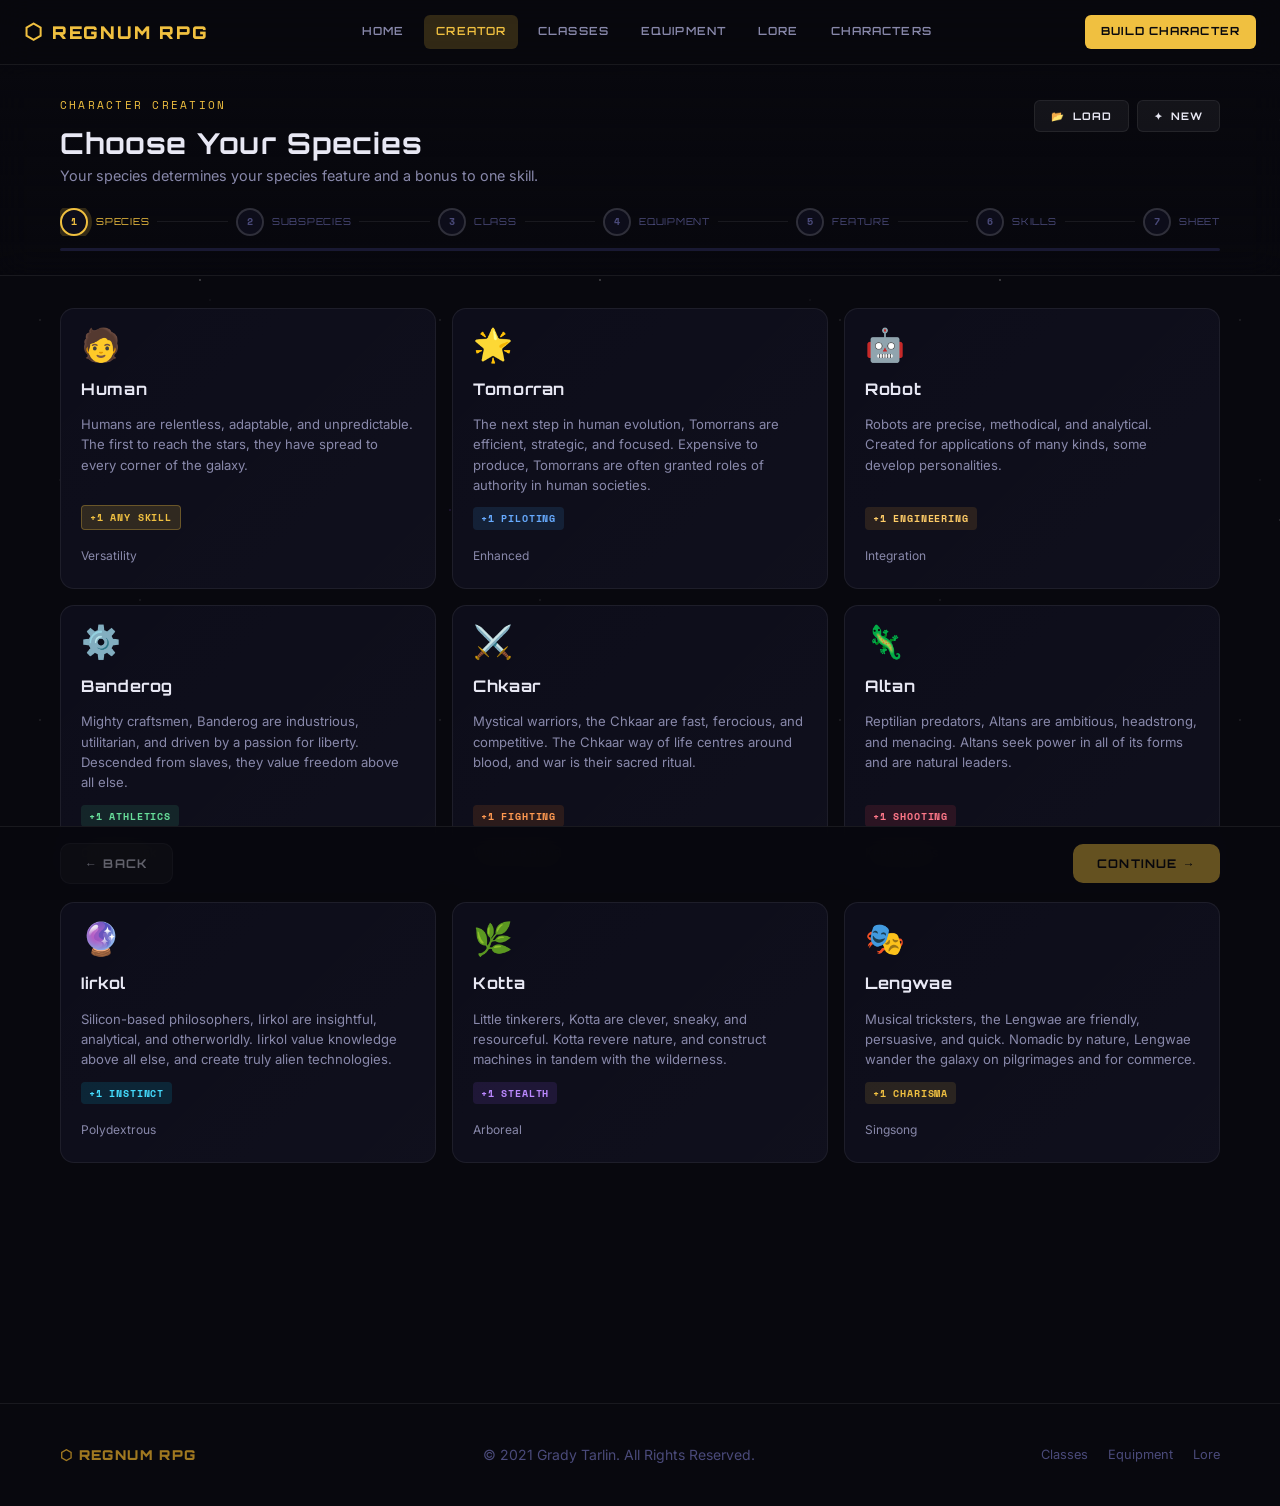
==== character-creator.html @ 596f1d5c "Initial commit: Regnum RPG website" ====
<!DOCTYPE html>
<html lang="en">
<head>
  <meta charset="UTF-8">
  <meta name="viewport" content="width=device-width, initial-scale=1.0">
  <meta name="description" content="Build your Regnum RPG character step by step. Choose your species, class, features, and skills.">
  <title>Character Creator — Regnum RPG</title>
  <link rel="stylesheet" href="css/style.css">
  <link rel="stylesheet" href="css/creator.css">
</head>
<body>

<!-- Starfield background -->
<div class="starfield" aria-hidden="true"></div>

<!-- Navigation -->
<nav class="nav" id="nav" role="navigation" aria-label="Main navigation">
  <div class="nav-inner">
    <a href="index.html" class="nav-logo" aria-label="Regnum RPG Home">
      <span class="nav-logo-icon">⬡</span> REGNUM RPG
    </a>
    <div class="nav-links">
      <a href="index.html" class="nav-link">Home</a>
      <a href="character-creator.html" class="nav-link active">Creator</a>
      <a href="classes.html" class="nav-link">Classes</a>
      <a href="equipment.html" class="nav-link">Equipment</a>
      <a href="lore.html" class="nav-link">Lore</a>
      <a href="characters.html" class="nav-link">Characters</a>
    </div>
    <a href="character-creator.html" class="nav-cta">Build Character</a>
    <button class="nav-hamburger" id="nav-hamburger" aria-label="Toggle menu" aria-expanded="false">
      <span></span><span></span><span></span>
    </button>
  </div>
  <div class="nav-mobile" id="nav-mobile" role="menu">
    <a href="index.html" class="nav-link" role="menuitem">Home</a>
    <a href="character-creator.html" class="nav-link active" role="menuitem">Creator</a>
    <a href="classes.html" class="nav-link" role="menuitem">Classes</a>
    <a href="equipment.html" class="nav-link" role="menuitem">Equipment</a>
    <a href="lore.html" class="nav-link" role="menuitem">Lore</a>
    <a href="characters.html" class="nav-link" role="menuitem">Characters</a>
  </div>
</nav>

<div class="page-wrapper">

  <!-- ============================================================
       CREATOR HEADER
       ============================================================ -->
  <header class="creator-header" id="creator-header">
    <div class="container">
      <div class="creator-header-top">
        <div>
          <span class="section-label">Character Creation</span>
          <h1 class="creator-title" id="step-title">Choose Your Species</h1>
          <p class="creator-subtitle text-muted" id="step-subtitle">Your species determines how you look, your species feature, and a bonus to one skill.</p>
        </div>
        <div class="creator-actions">
          <button class="btn btn-ghost btn-sm" id="btn-load" title="Load saved character">
            <span>📂</span> Load
          </button>
          <button class="btn btn-ghost btn-sm" id="btn-new" title="Start a new character">
            <span>✦</span> New
          </button>
        </div>
      </div>

      <!-- Step Indicator -->
      <div class="creator-steps" id="creator-steps" role="tablist" aria-label="Character creation steps">
        <div class="steps">
          <div class="step active" id="step-indicator-0" role="tab" aria-selected="true" data-step="0">
            <div class="step-dot">1</div>
            <span class="step-label">Species</span>
          </div>
          <div class="step-line" id="step-line-0"></div>
          <div class="step" id="step-indicator-1" role="tab" aria-selected="false" data-step="1">
            <div class="step-dot">2</div>
            <span class="step-label">Subspecies</span>
          </div>
          <div class="step-line" id="step-line-1"></div>
          <div class="step" id="step-indicator-2" role="tab" aria-selected="false" data-step="2">
            <div class="step-dot">3</div>
            <span class="step-label">Class</span>
          </div>
          <div class="step-line" id="step-line-2"></div>
          <div class="step" id="step-indicator-3" role="tab" aria-selected="false" data-step="3">
            <div class="step-dot">4</div>
            <span class="step-label">Equipment</span>
          </div>
          <div class="step-line" id="step-line-3"></div>
          <div class="step" id="step-indicator-4" role="tab" aria-selected="false" data-step="4">
            <div class="step-dot">5</div>
            <span class="step-label">Feature</span>
          </div>
          <div class="step-line" id="step-line-4"></div>
          <div class="step" id="step-indicator-5" role="tab" aria-selected="false" data-step="5">
            <div class="step-dot">6</div>
            <span class="step-label">Skills</span>
          </div>
          <div class="step-line" id="step-line-5"></div>
          <div class="step" id="step-indicator-6" role="tab" aria-selected="false" data-step="6">
            <div class="step-dot">7</div>
            <span class="step-label">Sheet</span>
          </div>
        </div>
        <!-- Progress bar -->
        <div class="progress-bar" role="progressbar" aria-valuemin="0" aria-valuemax="100" aria-valuenow="0">
          <div class="progress-fill" id="progress-fill"></div>
        </div>
      </div>
    </div>
  </header>

  <!-- ============================================================
       CREATOR BODY
       ============================================================ -->
  <main class="creator-body" id="creator-body">
    <div class="container">

      <!-- ── STEP 0: SPECIES ───────────────────────────────────── -->
      <section class="creator-step" id="step-0" role="tabpanel" aria-labelledby="step-indicator-0">
        <div class="grid grid-auto species-grid" id="species-grid" role="list">
          <!-- Populated by JS -->
        </div>
      </section>

      <!-- ── STEP 1: SUBSPECIES ─────────────────────────────────── -->
      <section class="creator-step hidden" id="step-1" role="tabpanel" aria-labelledby="step-indicator-1">
        <div class="subspecies-species-info card card-glass" id="subspecies-species-info">
          <!-- Shows chosen species summary -->
        </div>
        <div class="grid grid-auto" id="subspecies-grid" role="list">
          <!-- Populated by JS -->
        </div>
      </section>

      <!-- ── STEP 2: CLASS ──────────────────────────────────────── -->
      <section class="creator-step hidden" id="step-2" role="tabpanel" aria-labelledby="step-indicator-2">
        <div class="grid grid-auto" id="class-grid" role="list">
          <!-- Populated by JS -->
        </div>
      </section>

      <!-- ── STEP 3: STARTING EQUIPMENT ───────────────────────── -->
      <section class="creator-step hidden" id="step-3" role="tabpanel" aria-labelledby="step-indicator-3">
        <div class="equipment-options" id="equipment-options" role="list">
          <!-- Populated by JS -->
        </div>
      </section>

      <!-- ── STEP 4: TIER 1 FEATURE ─────────────────────────── -->
      <section class="creator-step hidden" id="step-4" role="tabpanel" aria-labelledby="step-indicator-4">
        <div class="grid grid-auto" id="feature-grid" role="list">
          <!-- Populated by JS -->
        </div>
      </section>

      <!-- ── STEP 5: SKILLS ─────────────────────────────────── -->
      <section class="creator-step hidden" id="step-5" role="tabpanel" aria-labelledby="step-indicator-5">
        <div class="skills-layout">
          <!-- Human skill bonus picker (shown only for Humans) -->
          <div class="human-bonus-panel card" id="human-bonus-panel" style="display:none;">
            <h3 class="text-gold" style="margin-bottom:12px; font-size:0.9rem;">Human Versatility — Choose Your Species Skill Bonus</h3>
            <p class="text-muted text-sm" style="margin-bottom:16px;">Select one skill to receive your +1 species bonus.</p>
            <div class="human-bonus-grid" id="human-bonus-grid">
              <!-- skill buttons populated by JS -->
            </div>
          </div>

          <div class="skills-panel card">
            <div class="skills-header">
              <div>
                <h3 style="margin-bottom: 4px;">Assign Skill Points</h3>
                <p class="text-muted text-sm">Distribute your 3 extra skill points. No skill may exceed +3 at level 1.</p>
              </div>
              <div class="points-remaining-box" id="points-remaining-box">
                <span class="points-remaining-label">Points Left</span>
                <span class="points-remaining-value" id="points-remaining">3</span>
              </div>
            </div>
            <div class="skills-list" id="skills-list">
              <!-- Populated by JS -->
            </div>
          </div>

          <div class="skills-legend card card-glass">
            <h4 style="margin-bottom:12px; font-size:0.8rem;" class="text-uppercase text-muted">Skill Bonus Legend</h4>
            <div class="legend-row">
              <span class="legend-dot" style="background:var(--success)"></span>
              <span class="text-sm">Species bonus</span>
            </div>
            <div class="legend-row">
              <span class="legend-dot" style="background:var(--purple)"></span>
              <span class="text-sm">Class bonus</span>
            </div>
            <div class="legend-row">
              <span class="legend-dot" style="background:var(--gold)"></span>
              <span class="text-sm">Assigned point</span>
            </div>
            <div class="skills-rule text-sm text-muted" style="margin-top:16px; padding-top:16px; border-top:1px solid var(--border);">
              <strong class="text-gold">Cap:</strong> +3 max per skill at level 1.<br>
              Increases to +5 at level 10.
            </div>
          </div>
        </div>
      </section>

      <!-- ── STEP 6: CHARACTER SHEET ───────────────────────── -->
      <section class="creator-step hidden" id="step-6" role="tabpanel" aria-labelledby="step-indicator-6">
        <!-- Name Entry (shown at beginning of this step) -->
        <div class="name-entry-panel" id="name-entry-panel">
          <div class="card" style="max-width:500px; margin:0 auto 32px;">
            <label class="form-label" for="char-name-input">Character Name</label>
            <input type="text" class="form-input" id="char-name-input"
              placeholder="Enter your character's name..."
              aria-label="Character name">
            <p class="text-muted text-sm" style="margin-top:8px;">Optional — you can always edit this later.</p>
          </div>
        </div>

        <!-- Character Sheet -->
        <div class="character-sheet" id="character-sheet">

          <!-- Sheet Header -->
          <div class="sheet-header card">
            <div class="sheet-identity">
              <div class="sheet-name-block">
                <h2 class="sheet-char-name" id="sheet-name">Character Name</h2>
                <div class="sheet-identity-tags" id="sheet-identity-tags">
                  <!-- species / subspecies / class badges -->
                </div>
              </div>
              <div class="sheet-vitals">
                <!-- HP -->
                <div class="vital-block">
                  <span class="vital-label">HP</span>
                  <div class="hp-tracker" id="hp-tracker" aria-label="Hit points tracker">
                    <button class="hp-pip filled" data-pip="1" aria-label="HP 1" aria-pressed="true">❤</button>
                    <button class="hp-pip filled" data-pip="2" aria-label="HP 2" aria-pressed="true">❤</button>
                    <button class="hp-pip filled" data-pip="3" aria-label="HP 3" aria-pressed="true">❤</button>
                  </div>
                </div>
                <!-- Credits -->
                <div class="vital-block">
                  <span class="vital-label">Credits</span>
                  <span class="vital-value">50 ¢</span>
                </div>
                <!-- Level -->
                <div class="vital-block">
                  <span class="vital-label">Level</span>
                  <span class="vital-value">1</span>
                </div>
              </div>
            </div>
          </div>

          <!-- Sheet body: two-column on desktop, stacked on mobile -->
          <div class="sheet-body">

            <!-- LEFT COLUMN -->
            <div class="sheet-col">

              <!-- SKILLS -->
              <div class="sheet-section card">
                <h3 class="sheet-section-title">Skills</h3>
                <div class="skills-list sheet-skills-list" id="sheet-skills-list">
                  <!-- populated by JS -->
                </div>
                <div class="text-xs text-muted" style="margin-top:16px; padding-top:12px; border-top:1px solid var(--border);">
                  Roll 2d6 + skill bonus. Higher = better.
                </div>
              </div>

              <!-- STARTING EQUIPMENT -->
              <div class="sheet-section card">
                <h3 class="sheet-section-title">Equipment</h3>
                <ul class="sheet-equip-list" id="sheet-equip-list">
                  <!-- populated by JS -->
                </ul>
                <div class="sheet-equip-always">
                  <span class="badge badge-skill">Always</span>
                  <span class="text-sm text-muted">50 Credits + Communicator</span>
                </div>
              </div>

            </div>

            <!-- RIGHT COLUMN -->
            <div class="sheet-col">

              <!-- CLASS ABILITY -->
              <div class="sheet-section card" id="sheet-class-ability-section">
                <h3 class="sheet-section-title">Class Ability</h3>
                <div class="feature-card" id="sheet-class-ability">
                  <!-- populated by JS -->
                </div>
              </div>

              <!-- SPECIES & SUBSPECIES FEATURES -->
              <div class="sheet-section card" id="sheet-species-section">
                <h3 class="sheet-section-title">Species Features</h3>
                <div class="feature-stack" id="sheet-species-features">
                  <!-- populated by JS -->
                </div>
              </div>

              <!-- TIER 1 FEATURE -->
              <div class="sheet-section card" id="sheet-tier1-section">
                <h3 class="sheet-section-title">Tier 1 Feature</h3>
                <div class="feature-card" id="sheet-tier1-feature">
                  <!-- populated by JS -->
                </div>
              </div>

              <!-- NOTES -->
              <div class="sheet-section card">
                <h3 class="sheet-section-title">Notes</h3>
                <textarea class="sheet-notes" id="sheet-notes" placeholder="Add session notes, backstory, or anything else..."
                  aria-label="Character notes" rows="5"></textarea>
              </div>

            </div>
          </div><!-- /sheet-body -->

          <!-- Sheet Footer Actions -->
          <div class="sheet-footer">
            <button class="btn btn-secondary" id="btn-edit-char">
              ✏ Edit Character
            </button>
            <button class="btn btn-primary" id="btn-save-char">
              💾 Save Character
            </button>
            <button class="btn btn-ghost" id="btn-new-char">
              ✦ New Character
            </button>
          </div>

        </div><!-- /character-sheet -->
      </section>

    </div><!-- /container -->
  </main>

  <!-- ============================================================
       CREATOR NAVIGATION
       ============================================================ -->
  <div class="creator-nav" id="creator-nav">
    <div class="container">
      <div class="creator-nav-inner">
        <button class="btn btn-ghost" id="btn-prev" disabled aria-label="Go to previous step">
          ← Back
        </button>
        <div class="creator-nav-summary" id="creator-nav-summary">
          <!-- Populated by JS: shows current selections -->
        </div>
        <button class="btn btn-primary" id="btn-next" aria-label="Go to next step">
          Continue →
        </button>
      </div>
    </div>
  </div>

  <!-- ============================================================
       SAVED CHARACTERS MODAL
       ============================================================ -->
  <div class="modal-overlay hidden" id="load-modal" role="dialog" aria-modal="true" aria-labelledby="load-modal-title">
    <div class="modal">
      <button class="modal-close" id="load-modal-close" aria-label="Close modal">✕</button>
      <h2 id="load-modal-title" style="margin-bottom:8px;">Saved Characters</h2>
      <p class="text-muted text-sm" style="margin-bottom:24px;">Select a character to load, or delete saved characters.</p>
      <div id="saved-characters-list">
        <!-- Populated by JS -->
      </div>
      <div id="no-saved-characters" class="text-muted text-center" style="padding:40px 0; display:none;">
        No saved characters yet.<br>
        <span class="text-sm">Create a character and save it to see it here.</span>
      </div>
    </div>
  </div>

  <!-- Footer -->
  <footer class="footer">
    <div class="footer-inner container">
      <span class="footer-logo">⬡ REGNUM RPG</span>
      <span class="text-dim text-sm">© 2021 Grady Tarlin. All Rights Reserved.</span>
      <div class="footer-links">
        <a href="classes.html" class="footer-link">Classes</a>
        <a href="equipment.html" class="footer-link">Equipment</a>
        <a href="lore.html" class="footer-link">Lore</a>
      </div>
    </div>
  </footer>

</div><!-- /page-wrapper -->

<script src="js/main.js"></script>
<script src="js/creator.js"></script>
</body>
</html>
---- css/style.css ----
@import url('https://fonts.googleapis.com/css2?family=Orbitron:wght@400;500;600;700;900&family=Inter:wght@300;400;500;600;700&family=Space+Mono:ital,wght@0,400;0,700;1,400&display=swap');

/* ============================================================
   DESIGN TOKENS
   ============================================================ */
:root {
  /* Core Colors */
  --bg:           #08080e;
  --surface:      #0d0d1a;
  --surface-2:    #121224;
  --surface-3:    #191933;
  --border:       rgba(255,255,255,0.07);
  --border-hover: rgba(255,255,255,0.14);
  --border-active:rgba(240,192,64,0.5);

  /* Primary — King K Gold */
  --gold:         #f0c040;
  --gold-light:   #ffd966;
  --gold-dim:     #a07820;
  --gold-glow:    rgba(240,192,64,0.18);
  --gold-glow-md: rgba(240,192,64,0.35);
  --gold-glow-lg: rgba(240,192,64,0.6);

  /* Accent — Neon Purple */
  --purple:       #9b59ff;
  --purple-light: #bb88ff;
  --purple-dim:   #5522aa;
  --purple-glow:  rgba(155,89,255,0.18);
  --purple-glow-md:rgba(155,89,255,0.35);

  /* Faction Colors */
  --apex-blue:    #00d4ff;
  --magnus-green: #4caf50;
  --void-purple:  #9c27b0;
  --outer-rust:   #bf5722;
  --band-grey:    #78909c;
  --chkaar-green: #2e7d32;
  --circuit-gold: #f0c040;

  /* Status */
  --success:  #44cc88;
  --warning:  #ffaa33;
  --danger:   #ff4455;
  --info:     #44aaff;

  /* Text */
  --text:         #e8e8f4;
  --text-muted:   #8888aa;
  --text-dim:     #4a4a7a;
  --text-invert:  #08080e;

  /* Typography */
  --font-display: 'Orbitron', sans-serif;
  --font-body:    'Inter', sans-serif;
  --font-mono:    'Space Mono', monospace;

  /* Sizing */
  --radius-sm:  6px;
  --radius:     10px;
  --radius-md:  14px;
  --radius-lg:  20px;
  --radius-xl:  28px;

  /* Spacing scale */
  --space-1:  4px;
  --space-2:  8px;
  --space-3:  12px;
  --space-4:  16px;
  --space-5:  20px;
  --space-6:  24px;
  --space-8:  32px;
  --space-10: 40px;
  --space-12: 48px;
  --space-16: 64px;
  --space-20: 80px;

  /* Transitions */
  --ease:      cubic-bezier(0.25, 0.46, 0.45, 0.94);
  --ease-out:  cubic-bezier(0.0, 0.0, 0.2, 1);
  --ease-in:   cubic-bezier(0.4, 0.0, 1, 1);
  --t-fast:    120ms;
  --t-mid:     220ms;
  --t-slow:    380ms;

  /* Shadows */
  --shadow-sm:  0 2px 8px rgba(0,0,0,0.4);
  --shadow:     0 4px 20px rgba(0,0,0,0.5);
  --shadow-lg:  0 8px 40px rgba(0,0,0,0.7);
  --glow-gold:  0 0 20px var(--gold-glow), 0 0 60px rgba(240,192,64,0.08);
  --glow-purple:0 0 20px var(--purple-glow), 0 0 60px rgba(155,89,255,0.08);
}

/* ============================================================
   RESET & BASE
   ============================================================ */
*, *::before, *::after {
  box-sizing: border-box;
  margin: 0;
  padding: 0;
}

html {
  scroll-behavior: smooth;
  -webkit-font-smoothing: antialiased;
  text-rendering: optimizeLegibility;
}

body {
  font-family: var(--font-body);
  background-color: var(--bg);
  color: var(--text);
  min-height: 100vh;
  font-size: 16px;
  line-height: 1.6;
  overflow-x: hidden;
}

img { max-width: 100%; display: block; }
a { color: var(--gold); text-decoration: none; transition: color var(--t-fast); }
a:hover { color: var(--gold-light); }
button { font-family: inherit; cursor: pointer; border: none; background: none; }
input, select, textarea { font-family: inherit; }
ul, ol { list-style: none; }

/* ============================================================
   TYPOGRAPHY
   ============================================================ */
h1, h2, h3, h4, h5, h6 {
  font-family: var(--font-display);
  font-weight: 700;
  letter-spacing: 0.03em;
  line-height: 1.2;
}

.display-1 { font-size: clamp(2.5rem, 7vw, 5rem); font-weight: 900; letter-spacing: 0.06em; }
.display-2 { font-size: clamp(1.8rem, 4vw, 3rem); font-weight: 700; letter-spacing: 0.05em; }

h1 { font-size: clamp(1.6rem, 4vw, 2.4rem); }
h2 { font-size: clamp(1.3rem, 3vw, 1.8rem); }
h3 { font-size: clamp(1.1rem, 2.5vw, 1.4rem); }
h4 { font-size: 1.1rem; }

p { max-width: 72ch; }
p + p { margin-top: 0.75em; }

.text-muted  { color: var(--text-muted); }
.text-gold   { color: var(--gold); }
.text-purple { color: var(--purple); }
.text-mono   { font-family: var(--font-mono); }
.text-sm     { font-size: 0.875rem; }
.text-xs     { font-size: 0.75rem; }
.text-lg     { font-size: 1.125rem; }
.text-xl     { font-size: 1.25rem; }
.text-center { text-align: center; }
.text-uppercase { text-transform: uppercase; letter-spacing: 0.08em; }

/* Gold gradient text */
.text-gradient {
  background: linear-gradient(135deg, var(--gold-light) 0%, var(--gold) 40%, var(--purple-light) 100%);
  -webkit-background-clip: text;
  -webkit-text-fill-color: transparent;
  background-clip: text;
}

/* ============================================================
   LAYOUT
   ============================================================ */
.container {
  width: 100%;
  max-width: 1200px;
  margin: 0 auto;
  padding: 0 var(--space-5);
}

.container-sm { max-width: 800px; margin: 0 auto; padding: 0 var(--space-5); }
.container-lg { max-width: 1400px; margin: 0 auto; padding: 0 var(--space-5); }

.flex { display: flex; }
.flex-col { flex-direction: column; }
.flex-wrap { flex-wrap: wrap; }
.items-center { align-items: center; }
.items-start { align-items: flex-start; }
.justify-center { justify-content: center; }
.justify-between { justify-content: space-between; }
.gap-2 { gap: var(--space-2); }
.gap-4 { gap: var(--space-4); }
.gap-6 { gap: var(--space-6); }
.gap-8 { gap: var(--space-8); }

.grid { display: grid; }
.grid-2 { grid-template-columns: repeat(2, 1fr); }
.grid-3 { grid-template-columns: repeat(3, 1fr); }
.grid-auto { grid-template-columns: repeat(auto-fill, minmax(280px, 1fr)); }
.grid-auto-sm { grid-template-columns: repeat(auto-fill, minmax(220px, 1fr)); }

/* ============================================================
   STARFIELD BACKGROUND
   ============================================================ */
.starfield {
  position: fixed;
  inset: 0;
  pointer-events: none;
  z-index: 0;
  overflow: hidden;
}

.starfield::before,
.starfield::after {
  content: '';
  position: absolute;
  inset: 0;
  background-image:
    radial-gradient(1px 1px at 20% 30%, rgba(255,255,255,0.4) 0%, transparent 100%),
    radial-gradient(1px 1px at 80% 10%, rgba(255,255,255,0.3) 0%, transparent 100%),
    radial-gradient(1.5px 1.5px at 50% 70%, rgba(255,255,255,0.35) 0%, transparent 100%),
    radial-gradient(1px 1px at 10% 80%, rgba(255,255,255,0.25) 0%, transparent 100%),
    radial-gradient(1px 1px at 90% 60%, rgba(255,255,255,0.3) 0%, transparent 100%),
    radial-gradient(1px 1px at 35% 50%, rgba(255,255,255,0.2) 0%, transparent 100%),
    radial-gradient(2px 2px at 60% 20%, rgba(240,192,64,0.4) 0%, transparent 100%),
    radial-gradient(1.5px 1.5px at 75% 85%, rgba(155,89,255,0.4) 0%, transparent 100%);
  background-size: 400px 400px;
  animation: stars-drift 120s linear infinite;
}

.starfield::after {
  background-size: 600px 600px;
  animation-duration: 180s;
  animation-direction: reverse;
  opacity: 0.6;
}

@keyframes stars-drift {
  0%   { transform: translate(0, 0); }
  100% { transform: translate(-200px, -200px); }
}

/* ============================================================
   NAVIGATION
   ============================================================ */
.nav {
  position: fixed;
  top: 0;
  left: 0;
  right: 0;
  z-index: 1000;
  background: rgba(8,8,14,0.85);
  backdrop-filter: blur(16px);
  -webkit-backdrop-filter: blur(16px);
  border-bottom: 1px solid var(--border);
  transition: border-color var(--t-mid);
}

.nav.scrolled {
  border-bottom-color: rgba(240,192,64,0.2);
  box-shadow: 0 4px 30px rgba(0,0,0,0.5);
}

.nav-inner {
  display: flex;
  align-items: center;
  justify-content: space-between;
  height: 64px;
  padding: 0 var(--space-6);
  max-width: 1400px;
  margin: 0 auto;
}

.nav-logo {
  font-family: var(--font-display);
  font-weight: 900;
  font-size: 1.1rem;
  letter-spacing: 0.1em;
  color: var(--gold);
  text-transform: uppercase;
  display: flex;
  align-items: center;
  gap: var(--space-2);
  transition: all var(--t-mid);
}

.nav-logo:hover {
  color: var(--gold-light);
  text-shadow: var(--glow-gold);
}

.nav-logo-icon {
  font-size: 1.3rem;
}

.nav-links {
  display: flex;
  align-items: center;
  gap: var(--space-2);
}

.nav-link {
  font-family: var(--font-display);
  font-size: 0.7rem;
  font-weight: 600;
  letter-spacing: 0.1em;
  text-transform: uppercase;
  color: var(--text-muted);
  padding: var(--space-2) var(--space-3);
  border-radius: var(--radius-sm);
  transition: all var(--t-fast);
  white-space: nowrap;
}

.nav-link:hover, .nav-link.active {
  color: var(--gold);
  background: var(--gold-glow);
}

.nav-cta {
  font-family: var(--font-display);
  font-size: 0.7rem;
  font-weight: 700;
  letter-spacing: 0.1em;
  text-transform: uppercase;
  color: var(--text-invert);
  background: var(--gold);
  padding: var(--space-2) var(--space-4);
  border-radius: var(--radius-sm);
  transition: all var(--t-fast);
  white-space: nowrap;
}

.nav-cta:hover {
  background: var(--gold-light);
  color: var(--text-invert);
  box-shadow: var(--glow-gold);
  transform: translateY(-1px);
}

.nav-hamburger {
  display: none;
  flex-direction: column;
  gap: 5px;
  padding: var(--space-2);
  cursor: pointer;
}

.nav-hamburger span {
  display: block;
  width: 24px;
  height: 2px;
  background: var(--text);
  border-radius: 2px;
  transition: all var(--t-mid);
}

/* Mobile Nav */
.nav-mobile {
  display: none;
  flex-direction: column;
  gap: var(--space-1);
  padding: var(--space-4) var(--space-6);
  border-top: 1px solid var(--border);
  background: rgba(8,8,14,0.95);
}

.nav-mobile.open { display: flex; }

.nav-mobile .nav-link {
  font-size: 0.8rem;
  padding: var(--space-3) var(--space-4);
}

/* ============================================================
   CARDS
   ============================================================ */
.card {
  background: var(--surface);
  border: 1px solid var(--border);
  border-radius: var(--radius-md);
  padding: var(--space-6);
  transition: all var(--t-mid) var(--ease);
  position: relative;
  overflow: hidden;
}

.card::before {
  content: '';
  position: absolute;
  inset: 0;
  background: linear-gradient(135deg, transparent 0%, rgba(255,255,255,0.01) 100%);
  pointer-events: none;
}

.card:hover {
  border-color: var(--border-hover);
  transform: translateY(-2px);
  box-shadow: var(--shadow);
}

.card-interactive {
  cursor: pointer;
  user-select: none;
}

.card-interactive:hover {
  border-color: rgba(240,192,64,0.3);
  box-shadow: 0 4px 24px rgba(0,0,0,0.4), 0 0 0 1px rgba(240,192,64,0.1);
}

.card-interactive.selected {
  border-color: var(--gold);
  box-shadow: 0 0 0 1px var(--gold), var(--glow-gold), var(--shadow-lg);
  background: linear-gradient(135deg, var(--surface-2) 0%, rgba(240,192,64,0.05) 100%);
}

.card-interactive.selected::after {
  content: '✓';
  position: absolute;
  top: var(--space-3);
  right: var(--space-3);
  width: 24px;
  height: 24px;
  background: var(--gold);
  color: var(--bg);
  border-radius: 50%;
  font-size: 0.75rem;
  font-weight: 900;
  display: flex;
  align-items: center;
  justify-content: center;
  font-family: sans-serif;
}

.card-glass {
  background: rgba(13,13,26,0.6);
  backdrop-filter: blur(12px);
  -webkit-backdrop-filter: blur(12px);
  border: 1px solid rgba(255,255,255,0.08);
}

/* ============================================================
   BUTTONS
   ============================================================ */
.btn {
  display: inline-flex;
  align-items: center;
  justify-content: center;
  gap: var(--space-2);
  font-family: var(--font-display);
  font-size: 0.75rem;
  font-weight: 700;
  letter-spacing: 0.1em;
  text-transform: uppercase;
  padding: var(--space-3) var(--space-6);
  border-radius: var(--radius);
  border: none;
  cursor: pointer;
  transition: all var(--t-mid) var(--ease);
  white-space: nowrap;
  text-decoration: none;
}

.btn-primary {
  background: var(--gold);
  color: var(--text-invert);
}
.btn-primary:hover {
  background: var(--gold-light);
  color: var(--text-invert);
  box-shadow: var(--glow-gold);
  transform: translateY(-2px);
}
.btn-primary:active { transform: translateY(0); }

.btn-secondary {
  background: transparent;
  color: var(--gold);
  border: 1px solid var(--gold);
}
.btn-secondary:hover {
  background: var(--gold-glow);
  color: var(--gold-light);
  border-color: var(--gold-light);
  transform: translateY(-2px);
}

.btn-ghost {
  background: rgba(255,255,255,0.05);
  color: var(--text);
  border: 1px solid var(--border);
}
.btn-ghost:hover {
  background: rgba(255,255,255,0.09);
  border-color: var(--border-hover);
  transform: translateY(-1px);
}

.btn-danger {
  background: var(--danger);
  color: white;
}
.btn-danger:hover {
  opacity: 0.85;
  transform: translateY(-2px);
}

.btn-lg {
  font-size: 0.85rem;
  padding: var(--space-4) var(--space-8);
  border-radius: var(--radius-md);
}

.btn-sm {
  font-size: 0.65rem;
  padding: var(--space-2) var(--space-4);
  border-radius: var(--radius-sm);
}

.btn:disabled {
  opacity: 0.4;
  pointer-events: none;
}

/* ============================================================
   BADGES & TAGS
   ============================================================ */
.badge {
  display: inline-flex;
  align-items: center;
  gap: var(--space-1);
  font-family: var(--font-mono);
  font-size: 0.65rem;
  font-weight: 700;
  letter-spacing: 0.08em;
  text-transform: uppercase;
  padding: 3px 8px;
  border-radius: 4px;
}

.badge-gold {
  background: rgba(240,192,64,0.15);
  color: var(--gold);
  border: 1px solid rgba(240,192,64,0.3);
}

.badge-purple {
  background: rgba(155,89,255,0.15);
  color: var(--purple-light);
  border: 1px solid rgba(155,89,255,0.3);
}

.badge-skill {
  background: var(--surface-3);
  color: var(--text);
  border: 1px solid var(--border);
}

/* Skill-specific badge colors */
.badge-shooting   { background: rgba(255,68,85,0.12); color: #ff7788; border-color: rgba(255,68,85,0.25); }
.badge-fighting   { background: rgba(255,120,30,0.12); color: #ff9950; border-color: rgba(255,120,30,0.25); }
.badge-athletics  { background: rgba(68,204,136,0.12); color: #66dd99; border-color: rgba(68,204,136,0.25); }
.badge-piloting   { background: rgba(68,170,255,0.12); color: #66aaff; border-color: rgba(68,170,255,0.25); }
.badge-engineering{ background: rgba(255,170,51,0.12); color: #ffcc66; border-color: rgba(255,170,51,0.25); }
.badge-charisma   { background: rgba(240,192,64,0.12); color: var(--gold); border-color: rgba(240,192,64,0.25); }
.badge-stealth    { background: rgba(155,89,255,0.12); color: var(--purple-light); border-color: rgba(155,89,255,0.25); }
.badge-instinct   { background: rgba(0,212,255,0.12); color: #44ddff; border-color: rgba(0,212,255,0.25); }

/* ============================================================
   SECTION HEADERS
   ============================================================ */
.section-header {
  text-align: center;
  margin-bottom: var(--space-12);
}

.section-label {
  font-family: var(--font-mono);
  font-size: 0.7rem;
  letter-spacing: 0.2em;
  text-transform: uppercase;
  color: var(--gold);
  margin-bottom: var(--space-3);
  display: block;
}

.section-title {
  font-family: var(--font-display);
  font-weight: 900;
  margin-bottom: var(--space-4);
}

.section-desc {
  color: var(--text-muted);
  font-size: 1.05rem;
  max-width: 56ch;
  margin: 0 auto;
}

/* Decorative line */
.divider {
  width: 60px;
  height: 2px;
  background: linear-gradient(90deg, transparent, var(--gold), transparent);
  margin: var(--space-4) auto;
}

/* ============================================================
   SKILL DISPLAY
   ============================================================ */
.skill-row {
  display: flex;
  align-items: center;
  justify-content: space-between;
  padding: var(--space-3) var(--space-4);
  border-radius: var(--radius);
  background: var(--surface-2);
  border: 1px solid var(--border);
  gap: var(--space-4);
  transition: all var(--t-fast);
}

.skill-row:hover { border-color: var(--border-hover); }

.skill-name {
  font-family: var(--font-display);
  font-size: 0.75rem;
  letter-spacing: 0.08em;
  text-transform: uppercase;
  color: var(--text-muted);
  min-width: 110px;
}

.skill-bonus {
  font-family: var(--font-mono);
  font-size: 1.1rem;
  font-weight: 700;
  color: var(--gold);
  min-width: 36px;
  text-align: center;
}

.skill-bonus.zero { color: var(--text-dim); }
.skill-bonus.maxed { color: var(--success); }

.skill-pips {
  display: flex;
  gap: 4px;
}

.skill-pip {
  width: 8px;
  height: 8px;
  border-radius: 50%;
  border: 1px solid var(--border-hover);
  background: transparent;
  transition: all var(--t-fast);
}

.skill-pip.filled { background: var(--gold); border-color: var(--gold); }
.skill-pip.class-bonus { background: var(--purple); border-color: var(--purple); }
.skill-pip.species-bonus { background: var(--success); border-color: var(--success); }

/* ============================================================
   FEATURE CARD
   ============================================================ */
.feature-card {
  background: var(--surface-2);
  border: 1px solid var(--border);
  border-radius: var(--radius);
  padding: var(--space-5);
  position: relative;
}

.feature-name {
  font-family: var(--font-display);
  font-size: 0.85rem;
  font-weight: 700;
  letter-spacing: 0.05em;
  color: var(--gold);
  margin-bottom: var(--space-2);
}

.feature-desc {
  font-size: 0.9rem;
  color: var(--text-muted);
  line-height: 1.65;
}

/* ============================================================
   HP TRACKER
   ============================================================ */
.hp-tracker {
  display: flex;
  align-items: center;
  gap: var(--space-3);
}

.hp-pip {
  width: 32px;
  height: 32px;
  border-radius: 50%;
  border: 2px solid rgba(255,68,85,0.5);
  background: rgba(255,68,85,0.15);
  cursor: pointer;
  transition: all var(--t-fast);
  display: flex;
  align-items: center;
  justify-content: center;
  font-size: 1rem;
}

.hp-pip.filled {
  background: var(--danger);
  border-color: var(--danger);
  box-shadow: 0 0 10px rgba(255,68,85,0.4);
}

.hp-pip:hover { transform: scale(1.1); }

/* ============================================================
   PROGRESS BAR (for wizard)
   ============================================================ */
.progress-bar {
  width: 100%;
  height: 3px;
  background: var(--surface-3);
  border-radius: 2px;
  overflow: hidden;
}

.progress-fill {
  height: 100%;
  background: linear-gradient(90deg, var(--gold), var(--purple));
  border-radius: 2px;
  transition: width 0.4s var(--ease);
}

/* ============================================================
   STEP INDICATOR
   ============================================================ */
.steps {
  display: flex;
  align-items: center;
  gap: 0;
  overflow-x: auto;
  scrollbar-width: none;
  -ms-overflow-style: none;
}
.steps::-webkit-scrollbar { display: none; }

.step {
  display: flex;
  align-items: center;
  gap: var(--space-2);
  flex-shrink: 0;
}

.step-dot {
  width: 28px;
  height: 28px;
  border-radius: 50%;
  border: 2px solid var(--border-hover);
  background: var(--surface);
  display: flex;
  align-items: center;
  justify-content: center;
  font-family: var(--font-mono);
  font-size: 0.65rem;
  font-weight: 700;
  color: var(--text-dim);
  transition: all var(--t-mid);
  flex-shrink: 0;
}

.step.done .step-dot {
  background: var(--gold);
  border-color: var(--gold);
  color: var(--bg);
}

.step.active .step-dot {
  border-color: var(--gold);
  color: var(--gold);
  box-shadow: 0 0 0 4px var(--gold-glow);
}

.step-label {
  font-family: var(--font-display);
  font-size: 0.6rem;
  letter-spacing: 0.08em;
  text-transform: uppercase;
  color: var(--text-dim);
  white-space: nowrap;
  transition: color var(--t-mid);
}

.step.active .step-label { color: var(--gold); }
.step.done .step-label   { color: var(--text-muted); }

.step-line {
  flex: 1 0 20px;
  height: 1px;
  background: var(--border);
  margin: 0 var(--space-2);
}

.step-line.done { background: var(--gold-dim); }

/* ============================================================
   TOAST NOTIFICATIONS
   ============================================================ */
.toast-container {
  position: fixed;
  bottom: var(--space-6);
  right: var(--space-6);
  z-index: 9999;
  display: flex;
  flex-direction: column;
  gap: var(--space-3);
  pointer-events: none;
}

.toast {
  background: var(--surface-2);
  border: 1px solid var(--border-hover);
  border-radius: var(--radius);
  padding: var(--space-4) var(--space-5);
  font-size: 0.875rem;
  display: flex;
  align-items: center;
  gap: var(--space-3);
  box-shadow: var(--shadow-lg);
  animation: toast-in 0.3s var(--ease-out);
  pointer-events: auto;
  max-width: 320px;
}

.toast.success { border-color: rgba(68,204,136,0.4); }
.toast.error   { border-color: rgba(255,68,85,0.4); }

@keyframes toast-in {
  from { opacity: 0; transform: translateX(20px); }
  to   { opacity: 1; transform: translateX(0); }
}

/* ============================================================
   MODAL
   ============================================================ */
.modal-overlay {
  position: fixed;
  inset: 0;
  background: rgba(0,0,0,0.75);
  backdrop-filter: blur(4px);
  z-index: 2000;
  display: flex;
  align-items: center;
  justify-content: center;
  padding: var(--space-5);
  animation: fade-in 0.2s ease;
}

.modal {
  background: var(--surface);
  border: 1px solid var(--border-hover);
  border-radius: var(--radius-lg);
  padding: var(--space-8);
  max-width: 560px;
  width: 100%;
  position: relative;
  box-shadow: var(--shadow-lg);
  animation: scale-in 0.25s var(--ease-out);
}

.modal-close {
  position: absolute;
  top: var(--space-4);
  right: var(--space-4);
  width: 32px;
  height: 32px;
  display: flex;
  align-items: center;
  justify-content: center;
  border-radius: var(--radius-sm);
  background: rgba(255,255,255,0.05);
  color: var(--text-muted);
  font-size: 1.1rem;
  transition: all var(--t-fast);
}
.modal-close:hover { background: rgba(255,255,255,0.1); color: var(--text); }

/* ============================================================
   PAGE LAYOUT
   ============================================================ */
.page-wrapper {
  position: relative;
  z-index: 1;
  min-height: 100vh;
  padding-top: 64px; /* nav height */
}

.section {
  padding: var(--space-20) 0;
}

.section-sm { padding: var(--space-12) 0; }
.section-lg { padding: 120px 0; }

/* ============================================================
   HERO SECTION
   ============================================================ */
.hero {
  position: relative;
  display: flex;
  align-items: center;
  min-height: calc(100vh - 64px);
  overflow: hidden;
}

.hero-bg {
  position: absolute;
  inset: 0;
  background:
    radial-gradient(ellipse at 20% 50%, rgba(155,89,255,0.08) 0%, transparent 60%),
    radial-gradient(ellipse at 80% 30%, rgba(240,192,64,0.06) 0%, transparent 50%),
    radial-gradient(ellipse at 50% 100%, rgba(0,0,0,0.5) 0%, transparent 60%);
  pointer-events: none;
}

/* ============================================================
   FOOTER
   ============================================================ */
.footer {
  border-top: 1px solid var(--border);
  padding: var(--space-10) 0;
  margin-top: var(--space-20);
  color: var(--text-dim);
  font-size: 0.85rem;
}

.footer-inner {
  display: flex;
  align-items: center;
  justify-content: space-between;
  gap: var(--space-6);
  flex-wrap: wrap;
}

.footer-logo {
  font-family: var(--font-display);
  font-weight: 900;
  font-size: 0.85rem;
  letter-spacing: 0.1em;
  color: var(--gold-dim);
  text-transform: uppercase;
}

.footer-links {
  display: flex;
  gap: var(--space-5);
}

.footer-link {
  color: var(--text-dim);
  font-size: 0.8rem;
  transition: color var(--t-fast);
}
.footer-link:hover { color: var(--gold); }

/* ============================================================
   ANIMATIONS
   ============================================================ */
@keyframes fade-in {
  from { opacity: 0; }
  to   { opacity: 1; }
}

@keyframes scale-in {
  from { opacity: 0; transform: scale(0.95); }
  to   { opacity: 1; transform: scale(1); }
}

@keyframes slide-up {
  from { opacity: 0; transform: translateY(20px); }
  to   { opacity: 1; transform: translateY(0); }
}

@keyframes glow-pulse {
  0%, 100% { box-shadow: 0 0 10px var(--gold-glow); }
  50%       { box-shadow: 0 0 25px var(--gold-glow-md), 0 0 50px var(--gold-glow); }
}

@keyframes float {
  0%, 100% { transform: translateY(0); }
  50%       { transform: translateY(-8px); }
}

@keyframes shimmer {
  0%   { background-position: -200% center; }
  100% { background-position: 200% center; }
}

.animate-float { animation: float 4s ease-in-out infinite; }
.animate-pulse  { animation: glow-pulse 2s ease-in-out infinite; }
.animate-fade-in { animation: fade-in 0.4s ease; }
.animate-slide-up { animation: slide-up 0.4s ease; }

/* Staggered entry */
.stagger-1 { animation-delay: 0.1s; }
.stagger-2 { animation-delay: 0.2s; }
.stagger-3 { animation-delay: 0.3s; }
.stagger-4 { animation-delay: 0.4s; }
.stagger-5 { animation-delay: 0.5s; }

/* ============================================================
   SCROLLBAR
   ============================================================ */
::-webkit-scrollbar { width: 8px; height: 8px; }
::-webkit-scrollbar-track { background: var(--bg); }
::-webkit-scrollbar-thumb { background: var(--surface-3); border-radius: 4px; }
::-webkit-scrollbar-thumb:hover { background: var(--border-hover); }

/* ============================================================
   SELECTION
   ============================================================ */
::selection {
  background: var(--gold-glow-md);
  color: var(--text);
}

/* ============================================================
   RESPONSIVE
   ============================================================ */
@media (max-width: 1024px) {
  .nav-links { display: none; }
  .nav-hamburger { display: flex; }

  .grid-3 { grid-template-columns: repeat(2, 1fr); }
}

@media (max-width: 768px) {
  :root {
    --space-20: 60px;
    --space-16: 48px;
    --space-12: 36px;
  }

  .grid-2 { grid-template-columns: 1fr; }
  .grid-3 { grid-template-columns: 1fr; }
  .grid-auto { grid-template-columns: 1fr; }
  .grid-auto-sm { grid-template-columns: repeat(auto-fill, minmax(160px, 1fr)); }

  .section { padding: var(--space-12) 0; }
  .section-lg { padding: var(--space-16) 0; }

  .hero { min-height: auto; padding: var(--space-16) 0; }

  .footer-inner { flex-direction: column; align-items: flex-start; }

  .modal { padding: var(--space-6); }
}

@media (max-width: 480px) {
  .container { padding: 0 var(--space-4); }
  .nav-inner { padding: 0 var(--space-4); }
  .card { padding: var(--space-4); }
  .btn-lg { padding: var(--space-3) var(--space-6); }
}

/* ============================================================
   UTILITY CLASSES
   ============================================================ */
.sr-only {
  position: absolute; width: 1px; height: 1px;
  padding: 0; margin: -1px; overflow: hidden;
  clip: rect(0,0,0,0); white-space: nowrap; border: 0;
}

.hidden { display: none !important; }

.mt-auto { margin-top: auto; }
.mb-auto { margin-bottom: auto; }

.w-full  { width: 100%; }
.h-full  { height: 100%; }

.relative { position: relative; }
.overflow-hidden { overflow: hidden; }

.opacity-0 { opacity: 0; }
.opacity-50 { opacity: 0.5; }

.cursor-pointer { cursor: pointer; }

.border-top { border-top: 1px solid var(--border); }
.border-bottom { border-bottom: 1px solid var(--border); }

/* Glow text effects */
.glow-gold   { text-shadow: 0 0 20px var(--gold-glow-md); }
.glow-purple { text-shadow: 0 0 20px var(--purple-glow-md); }

/* Separator */
.sep {
  color: var(--text-dim);
  font-family: var(--font-mono);
  margin: 0 var(--space-2);
}

/* Tooltip */
[data-tooltip] { position: relative; }
[data-tooltip]::after {
  content: attr(data-tooltip);
  position: absolute;
  bottom: calc(100% + 8px);
  left: 50%;
  transform: translateX(-50%);
  background: var(--surface-3);
  color: var(--text);
  font-size: 0.75rem;
  padding: 4px 10px;
  border-radius: var(--radius-sm);
  border: 1px solid var(--border-hover);
  white-space: nowrap;
  pointer-events: none;
  opacity: 0;
  transition: opacity var(--t-fast);
  font-family: var(--font-body);
}
[data-tooltip]:hover::after { opacity: 1; }
---- css/creator.css ----
/* ============================================================
   CREATOR PAGE — SPECIFIC STYLES
   ============================================================ */

/* ── Header ─────────────────────────────────────────────── */
.creator-header {
  background: linear-gradient(180deg, rgba(8,8,14,0.9) 0%, transparent 100%);
  padding: var(--space-8) 0 var(--space-6);
  position: sticky;
  top: 64px;
  z-index: 100;
  backdrop-filter: blur(16px);
  -webkit-backdrop-filter: blur(16px);
  border-bottom: 1px solid var(--border);
}

.creator-header-top {
  display: flex;
  align-items: flex-start;
  justify-content: space-between;
  gap: var(--space-4);
  margin-bottom: var(--space-5);
}

.creator-title {
  font-size: clamp(1.3rem, 3vw, 1.8rem);
  font-family: var(--font-display);
  font-weight: 700;
  letter-spacing: 0.04em;
  margin-bottom: var(--space-1);
  transition: opacity 0.3s ease;
}

.creator-subtitle {
  font-size: 0.9rem;
  transition: opacity 0.3s ease;
}

.creator-actions {
  display: flex;
  gap: var(--space-2);
  flex-shrink: 0;
  padding-top: 4px;
}

.creator-steps {
  display: flex;
  flex-direction: column;
  gap: var(--space-3);
}

/* ── Body ────────────────────────────────────────────────── */
.creator-body {
  padding: var(--space-8) 0 160px; /* bottom padding for sticky nav */
  min-height: 60vh;
}

.creator-step {
  animation: fade-in 0.3s ease;
}

/* ── Species & Class Cards ───────────────────────────────── */
.species-grid,
.class-grid {
  gap: var(--space-4);
}

.species-card,
.class-card {
  background: var(--surface);
  border: 1.5px solid var(--border);
  border-radius: var(--radius-md);
  padding: var(--space-5);
  cursor: pointer;
  transition: all 0.2s var(--ease);
  position: relative;
  overflow: hidden;
  display: flex;
  flex-direction: column;
  gap: var(--space-3);
  user-select: none;
}

.species-card::before,
.class-card::before {
  content: '';
  position: absolute;
  inset: 0;
  background: linear-gradient(135deg, transparent, rgba(255,255,255,0.01));
  pointer-events: none;
}

.species-card:hover,
.class-card:hover {
  border-color: rgba(240,192,64,0.35);
  background: var(--surface-2);
  transform: translateY(-3px);
  box-shadow: 0 8px 32px rgba(0,0,0,0.4);
}

.species-card.selected,
.class-card.selected {
  border-color: var(--gold);
  background: linear-gradient(135deg, var(--surface-2), rgba(240,192,64,0.06));
  box-shadow: 0 0 0 1px var(--gold), 0 0 30px rgba(240,192,64,0.15), var(--shadow-lg);
}

.species-card.selected::after,
.class-card.selected::after {
  content: '✓';
  position: absolute;
  top: 12px;
  right: 12px;
  width: 22px;
  height: 22px;
  background: var(--gold);
  color: var(--bg);
  border-radius: 50%;
  font-size: 11px;
  font-weight: 900;
  display: flex;
  align-items: center;
  justify-content: center;
  font-family: sans-serif;
  flex-shrink: 0;
}

.card-name {
  font-family: var(--font-display);
  font-size: 1rem;
  font-weight: 700;
  letter-spacing: 0.04em;
  color: var(--text);
}

.card-flavor {
  font-size: 0.82rem;
  color: var(--text-muted);
  line-height: 1.55;
  flex: 1;
}

.card-badges {
  display: flex;
  flex-wrap: wrap;
  gap: var(--space-2);
}

.card-skill-bonus {
  font-family: var(--font-mono);
  font-size: 0.68rem;
  font-weight: 700;
  color: var(--gold);
  letter-spacing: 0.05em;
}

/* Species icon (emoji/visual) */
.card-icon {
  font-size: 2rem;
  line-height: 1;
  margin-bottom: var(--space-1);
}

/* ── Subspecies ──────────────────────────────────────────── */
.subspecies-species-info {
  margin-bottom: var(--space-6);
  padding: var(--space-4) var(--space-5);
  display: flex;
  align-items: center;
  gap: var(--space-4);
}

.subspecies-species-info .species-info-name {
  font-family: var(--font-display);
  font-size: 0.85rem;
  font-weight: 700;
  color: var(--gold);
}

.subspecies-species-info .species-info-feature {
  font-size: 0.82rem;
  color: var(--text-muted);
}

/* ── Equipment Options ───────────────────────────────────── */
.equipment-options {
  display: flex;
  flex-direction: column;
  gap: var(--space-4);
  max-width: 700px;
}

.equip-option {
  background: var(--surface);
  border: 1.5px solid var(--border);
  border-radius: var(--radius-md);
  padding: var(--space-5) var(--space-6);
  cursor: pointer;
  transition: all 0.2s var(--ease);
  display: flex;
  align-items: flex-start;
  gap: var(--space-5);
}

.equip-option:hover {
  border-color: rgba(240,192,64,0.35);
  transform: translateX(4px);
  box-shadow: var(--shadow);
}

.equip-option.selected {
  border-color: var(--gold);
  background: linear-gradient(135deg, var(--surface-2), rgba(240,192,64,0.05));
  box-shadow: 0 0 0 1px var(--gold), var(--glow-gold);
}

.equip-option-radio {
  width: 20px;
  height: 20px;
  border-radius: 50%;
  border: 2px solid var(--border-hover);
  display: flex;
  align-items: center;
  justify-content: center;
  flex-shrink: 0;
  margin-top: 2px;
  transition: all 0.2s;
}

.equip-option.selected .equip-option-radio {
  border-color: var(--gold);
  background: var(--gold);
}

.equip-option.selected .equip-option-radio::after {
  content: '';
  width: 8px;
  height: 8px;
  border-radius: 50%;
  background: var(--bg);
}

.equip-option-content { flex: 1; }

.equip-option-label {
  font-family: var(--font-display);
  font-size: 0.75rem;
  font-weight: 700;
  letter-spacing: 0.08em;
  text-transform: uppercase;
  color: var(--gold);
  margin-bottom: var(--space-2);
}

.equip-option-items {
  display: flex;
  flex-direction: column;
  gap: var(--space-1);
}

.equip-item {
  font-size: 0.9rem;
  color: var(--text);
  display: flex;
  align-items: center;
  gap: var(--space-2);
}

.equip-item::before {
  content: '◆';
  font-size: 0.4rem;
  color: var(--gold-dim);
  flex-shrink: 0;
}

/* ── Feature Cards ──────────────────────────────────────── */
.feature-select-card {
  background: var(--surface);
  border: 1.5px solid var(--border);
  border-radius: var(--radius-md);
  padding: var(--space-5);
  cursor: pointer;
  transition: all 0.2s var(--ease);
  display: flex;
  flex-direction: column;
  gap: var(--space-3);
}

.feature-select-card:hover {
  border-color: rgba(155,89,255,0.4);
  background: var(--surface-2);
  transform: translateY(-3px);
  box-shadow: var(--shadow);
}

.feature-select-card.selected {
  border-color: var(--purple);
  background: linear-gradient(135deg, var(--surface-2), rgba(155,89,255,0.06));
  box-shadow: 0 0 0 1px var(--purple), var(--glow-purple), var(--shadow-lg);
}

.feature-select-card.selected::after {
  content: '✓';
  position: absolute;
  top: 12px;
  right: 12px;
  width: 22px;
  height: 22px;
  background: var(--purple);
  color: white;
  border-radius: 50%;
  font-size: 11px;
  font-weight: 900;
  display: flex;
  align-items: center;
  justify-content: center;
  font-family: sans-serif;
}

.feature-select-card { position: relative; overflow: hidden; }

.feature-card-name {
  font-family: var(--font-display);
  font-size: 0.95rem;
  font-weight: 700;
  letter-spacing: 0.04em;
  color: var(--purple-light);
}

.feature-card-desc {
  font-size: 0.875rem;
  color: var(--text-muted);
  line-height: 1.65;
}

/* ── Skills Assign ──────────────────────────────────────── */
.skills-layout {
  display: grid;
  grid-template-columns: 1fr 320px;
  grid-template-rows: auto 1fr;
  gap: var(--space-5);
  align-items: start;
}

.human-bonus-panel {
  grid-column: 1 / -1;
}

.skills-panel {
  /* main panel */
}

.skills-legend {
  /* right panel */
}

.skills-header {
  display: flex;
  align-items: center;
  justify-content: space-between;
  gap: var(--space-4);
  margin-bottom: var(--space-5);
  padding-bottom: var(--space-4);
  border-bottom: 1px solid var(--border);
}

.points-remaining-box {
  background: var(--surface-2);
  border: 1px solid var(--border-active);
  border-radius: var(--radius);
  padding: var(--space-3) var(--space-5);
  text-align: center;
  flex-shrink: 0;
  min-width: 80px;
  transition: all 0.3s ease;
}

.points-remaining-box.zero {
  border-color: var(--success);
}

.points-remaining-label {
  display: block;
  font-family: var(--font-mono);
  font-size: 0.6rem;
  letter-spacing: 0.1em;
  text-transform: uppercase;
  color: var(--text-muted);
  margin-bottom: 2px;
}

.points-remaining-value {
  display: block;
  font-family: var(--font-display);
  font-size: 2rem;
  font-weight: 900;
  color: var(--gold);
  line-height: 1;
  transition: color 0.3s;
}

.points-remaining-box.zero .points-remaining-value {
  color: var(--success);
}

/* Skill rows in assign step */
.skill-assign-row {
  display: grid;
  grid-template-columns: 130px 1fr auto 44px 44px;
  align-items: center;
  gap: var(--space-3);
  padding: var(--space-3) var(--space-2);
  border-radius: var(--radius);
  transition: background 0.15s;
}

.skill-assign-row:hover {
  background: rgba(255,255,255,0.03);
}

.skill-assign-name {
  font-family: var(--font-display);
  font-size: 0.72rem;
  letter-spacing: 0.08em;
  text-transform: uppercase;
  color: var(--text-muted);
}

.skill-assign-pips {
  display: flex;
  gap: 4px;
  align-items: center;
  flex-wrap: wrap;
}

.skill-assign-pip {
  width: 10px;
  height: 10px;
  border-radius: 50%;
  border: 1.5px solid var(--border-hover);
  transition: all 0.15s;
}

.skill-assign-pip.pip-species { background: var(--success); border-color: var(--success); }
.skill-assign-pip.pip-class   { background: var(--purple); border-color: var(--purple); }
.skill-assign-pip.pip-free    { background: var(--gold); border-color: var(--gold); }

.skill-assign-total {
  font-family: var(--font-mono);
  font-size: 1.2rem;
  font-weight: 700;
  color: var(--gold);
  text-align: center;
  min-width: 36px;
}

.skill-assign-total.maxed { color: var(--success); }
.skill-assign-total.zero  { color: var(--text-dim); }

.skill-assign-btn {
  width: 36px;
  height: 36px;
  border-radius: var(--radius-sm);
  border: 1px solid var(--border-hover);
  background: var(--surface-2);
  color: var(--text);
  font-size: 1.1rem;
  font-weight: 700;
  cursor: pointer;
  display: flex;
  align-items: center;
  justify-content: center;
  transition: all 0.15s;
  font-family: var(--font-body);
}

.skill-assign-btn:hover:not(:disabled) {
  background: var(--surface-3);
  border-color: var(--gold);
  color: var(--gold);
}

.skill-assign-btn:disabled {
  opacity: 0.3;
  cursor: not-allowed;
}

/* Human bonus grid */
.human-bonus-grid {
  display: flex;
  flex-wrap: wrap;
  gap: var(--space-2);
}

.human-bonus-btn {
  font-family: var(--font-display);
  font-size: 0.65rem;
  font-weight: 700;
  letter-spacing: 0.08em;
  text-transform: uppercase;
  padding: var(--space-2) var(--space-3);
  border-radius: var(--radius-sm);
  border: 1px solid var(--border-hover);
  background: var(--surface-2);
  color: var(--text-muted);
  cursor: pointer;
  transition: all 0.15s;
}

.human-bonus-btn:hover {
  border-color: var(--gold);
  color: var(--gold);
  background: var(--gold-glow);
}

.human-bonus-btn.selected {
  background: var(--gold);
  border-color: var(--gold);
  color: var(--bg);
}

/* Legend */
.legend-row {
  display: flex;
  align-items: center;
  gap: var(--space-3);
  padding: var(--space-2) 0;
}

.legend-dot {
  width: 10px;
  height: 10px;
  border-radius: 50%;
  flex-shrink: 0;
}

/* ── Character Sheet ─────────────────────────────────────── */
.character-sheet {
  display: flex;
  flex-direction: column;
  gap: var(--space-5);
}

.sheet-header {
  background: linear-gradient(135deg, var(--surface), rgba(240,192,64,0.03));
}

.sheet-identity {
  display: flex;
  align-items: flex-start;
  justify-content: space-between;
  gap: var(--space-5);
  flex-wrap: wrap;
}

.sheet-name-block { flex: 1; min-width: 200px; }

.sheet-char-name {
  font-family: var(--font-display);
  font-size: clamp(1.4rem, 4vw, 2rem);
  font-weight: 900;
  letter-spacing: 0.05em;
  color: var(--gold);
  margin-bottom: var(--space-3);
  outline: none;
  word-break: break-word;
}

.sheet-char-name[contenteditable="true"]:focus {
  border-bottom: 1px solid var(--gold);
  padding-bottom: 2px;
}

.sheet-identity-tags {
  display: flex;
  flex-wrap: wrap;
  gap: var(--space-2);
}

.sheet-vitals {
  display: flex;
  gap: var(--space-5);
  align-items: flex-start;
  flex-wrap: wrap;
}

.vital-block {
  display: flex;
  flex-direction: column;
  align-items: center;
  gap: var(--space-1);
}

.vital-label {
  font-family: var(--font-mono);
  font-size: 0.6rem;
  letter-spacing: 0.15em;
  text-transform: uppercase;
  color: var(--text-dim);
}

.vital-value {
  font-family: var(--font-display);
  font-size: 1.1rem;
  font-weight: 700;
  color: var(--text);
}

/* HP pips on sheet */
.hp-tracker .hp-pip {
  width: 36px;
  height: 36px;
  border-radius: 50%;
  border: 2px solid rgba(255,68,85,0.4);
  background: rgba(255,68,85,0.1);
  color: rgba(255,68,85,0.4);
  font-size: 0.9rem;
  cursor: pointer;
  transition: all 0.2s;
  display: flex;
  align-items: center;
  justify-content: center;
}

.hp-tracker .hp-pip.filled {
  background: var(--danger);
  border-color: var(--danger);
  color: white;
  box-shadow: 0 0 10px rgba(255,68,85,0.4);
}

.hp-tracker .hp-pip:hover {
  transform: scale(1.15);
}

/* Sheet body */
.sheet-body {
  display: grid;
  grid-template-columns: 1fr 1fr;
  gap: var(--space-5);
  align-items: start;
}

.sheet-col {
  display: flex;
  flex-direction: column;
  gap: var(--space-5);
}

.sheet-section-title {
  font-family: var(--font-display);
  font-size: 0.75rem;
  font-weight: 700;
  letter-spacing: 0.12em;
  text-transform: uppercase;
  color: var(--text-dim);
  margin-bottom: var(--space-4);
  padding-bottom: var(--space-3);
  border-bottom: 1px solid var(--border);
}

/* Skills on character sheet */
.sheet-skills-list .skill-assign-row {
  grid-template-columns: 110px 1fr 36px;
}

.sheet-skill-row {
  display: grid;
  grid-template-columns: 110px 1fr 42px;
  align-items: center;
  gap: var(--space-3);
  padding: var(--space-2) var(--space-2);
  border-radius: var(--radius-sm);
  transition: background 0.15s;
}

.sheet-skill-row:hover { background: rgba(255,255,255,0.03); }

.sheet-skill-name {
  font-family: var(--font-display);
  font-size: 0.65rem;
  letter-spacing: 0.08em;
  text-transform: uppercase;
  color: var(--text-muted);
}

.sheet-skill-pips {
  display: flex;
  gap: 3px;
  align-items: center;
}

.sheet-skill-pip {
  width: 9px;
  height: 9px;
  border-radius: 50%;
  border: 1.5px solid var(--border-hover);
}

.sheet-skill-pip.pip-species { background: var(--success); border-color: var(--success); }
.sheet-skill-pip.pip-class   { background: var(--purple); border-color: var(--purple); }
.sheet-skill-pip.pip-free    { background: var(--gold); border-color: var(--gold); }

.sheet-skill-bonus {
  font-family: var(--font-mono);
  font-size: 1.1rem;
  font-weight: 700;
  color: var(--gold);
  text-align: right;
}

.sheet-skill-bonus.zero  { color: var(--text-dim); }
.sheet-skill-bonus.maxed { color: var(--success); }

/* Equipment list */
.sheet-equip-list {
  display: flex;
  flex-direction: column;
  gap: var(--space-2);
  margin-bottom: var(--space-4);
}

.sheet-equip-item {
  display: flex;
  align-items: center;
  gap: var(--space-3);
  font-size: 0.9rem;
  color: var(--text);
  padding: var(--space-2) var(--space-3);
  border-radius: var(--radius-sm);
  background: var(--surface-2);
}

.sheet-equip-item::before {
  content: '◆';
  font-size: 0.4rem;
  color: var(--gold-dim);
}

.sheet-equip-always {
  display: flex;
  align-items: center;
  gap: var(--space-3);
  padding-top: var(--space-3);
  border-top: 1px solid var(--border);
}

/* Feature stack */
.feature-stack {
  display: flex;
  flex-direction: column;
  gap: var(--space-3);
}

.sheet-feature {
  background: var(--surface-2);
  border: 1px solid var(--border);
  border-radius: var(--radius);
  padding: var(--space-4);
}

.sheet-feature-label {
  font-family: var(--font-mono);
  font-size: 0.6rem;
  letter-spacing: 0.12em;
  text-transform: uppercase;
  color: var(--text-dim);
  margin-bottom: var(--space-1);
}

.sheet-feature-name {
  font-family: var(--font-display);
  font-size: 0.85rem;
  font-weight: 700;
  color: var(--gold);
  margin-bottom: var(--space-2);
}

.sheet-feature-desc {
  font-size: 0.85rem;
  color: var(--text-muted);
  line-height: 1.6;
}

/* Notes */
.sheet-notes {
  width: 100%;
  background: var(--surface-2);
  border: 1px solid var(--border);
  border-radius: var(--radius);
  color: var(--text);
  font-family: var(--font-body);
  font-size: 0.875rem;
  padding: var(--space-4);
  resize: vertical;
  min-height: 100px;
  transition: border-color 0.2s;
  line-height: 1.6;
}

.sheet-notes:focus {
  outline: none;
  border-color: var(--gold-dim);
}

.sheet-notes::placeholder { color: var(--text-dim); }

/* Sheet footer */
.sheet-footer {
  display: flex;
  gap: var(--space-3);
  flex-wrap: wrap;
  padding-top: var(--space-4);
  border-top: 1px solid var(--border);
}

/* Name entry */
.name-entry-panel {}

.form-label {
  display: block;
  font-family: var(--font-display);
  font-size: 0.7rem;
  letter-spacing: 0.08em;
  text-transform: uppercase;
  color: var(--text-muted);
  margin-bottom: var(--space-2);
}

.form-input {
  width: 100%;
  background: var(--surface-2);
  border: 1px solid var(--border-hover);
  border-radius: var(--radius);
  color: var(--text);
  font-family: var(--font-display);
  font-size: 1.1rem;
  font-weight: 500;
  letter-spacing: 0.03em;
  padding: var(--space-3) var(--space-4);
  transition: border-color 0.2s, box-shadow 0.2s;
}

.form-input:focus {
  outline: none;
  border-color: var(--gold);
  box-shadow: 0 0 0 3px var(--gold-glow);
}

.form-input::placeholder { color: var(--text-dim); }

/* ── Bottom Navigation ───────────────────────────────────── */
.creator-nav {
  position: fixed;
  bottom: 0;
  left: 0;
  right: 0;
  z-index: 200;
  background: rgba(8,8,14,0.95);
  backdrop-filter: blur(16px);
  -webkit-backdrop-filter: blur(16px);
  border-top: 1px solid var(--border);
  padding: var(--space-4) 0;
}

.creator-nav-inner {
  display: flex;
  align-items: center;
  justify-content: space-between;
  gap: var(--space-4);
}

.creator-nav-summary {
  display: flex;
  gap: var(--space-2);
  flex-wrap: wrap;
  justify-content: center;
  flex: 1;
}

.summary-item {
  font-family: var(--font-mono);
  font-size: 0.65rem;
  letter-spacing: 0.05em;
  color: var(--text-muted);
  display: flex;
  align-items: center;
  gap: var(--space-1);
}

.summary-item strong {
  color: var(--gold);
  font-weight: 700;
}

/* Saved characters in modal */
.saved-char-item {
  display: flex;
  align-items: center;
  justify-content: space-between;
  padding: var(--space-4) var(--space-5);
  background: var(--surface-2);
  border: 1px solid var(--border);
  border-radius: var(--radius);
  gap: var(--space-4);
  margin-bottom: var(--space-3);
  transition: border-color 0.2s;
}

.saved-char-item:hover { border-color: var(--border-hover); }

.saved-char-info { flex: 1; }

.saved-char-name {
  font-family: var(--font-display);
  font-size: 0.95rem;
  font-weight: 700;
  color: var(--text);
  margin-bottom: 4px;
}

.saved-char-meta {
  font-size: 0.8rem;
  color: var(--text-muted);
}

.saved-char-actions {
  display: flex;
  gap: var(--space-2);
}

/* ── Responsive ──────────────────────────────────────────── */
@media (max-width: 1024px) {
  .skills-layout {
    grid-template-columns: 1fr;
  }

  .skills-legend { order: -1; }

  .sheet-body {
    grid-template-columns: 1fr;
  }
}

@media (max-width: 768px) {
  .creator-header {
    padding: var(--space-5) 0 var(--space-4);
  }

  .creator-header-top {
    flex-direction: column;
    gap: var(--space-3);
  }

  .creator-actions {
    padding-top: 0;
  }

  .steps {
    overflow-x: auto;
    padding-bottom: var(--space-2);
  }

  .step-label {
    display: none;
  }

  .skill-assign-row {
    grid-template-columns: 100px 1fr auto 38px 38px;
    gap: var(--space-2);
  }

  .sheet-identity {
    flex-direction: column;
  }

  .sheet-vitals {
    flex-direction: row;
    justify-content: flex-start;
  }

  .creator-nav-summary {
    display: none;
  }

  .equipment-options {
    max-width: 100%;
  }

  .human-bonus-grid {
    gap: var(--space-2);
  }
}

@media (max-width: 480px) {
  .creator-body {
    padding-bottom: 100px;
  }

  .skill-assign-row {
    grid-template-columns: 90px 1fr auto 36px 36px;
  }

  .skill-assign-btn {
    width: 32px;
    height: 32px;
    font-size: 1rem;
  }
}
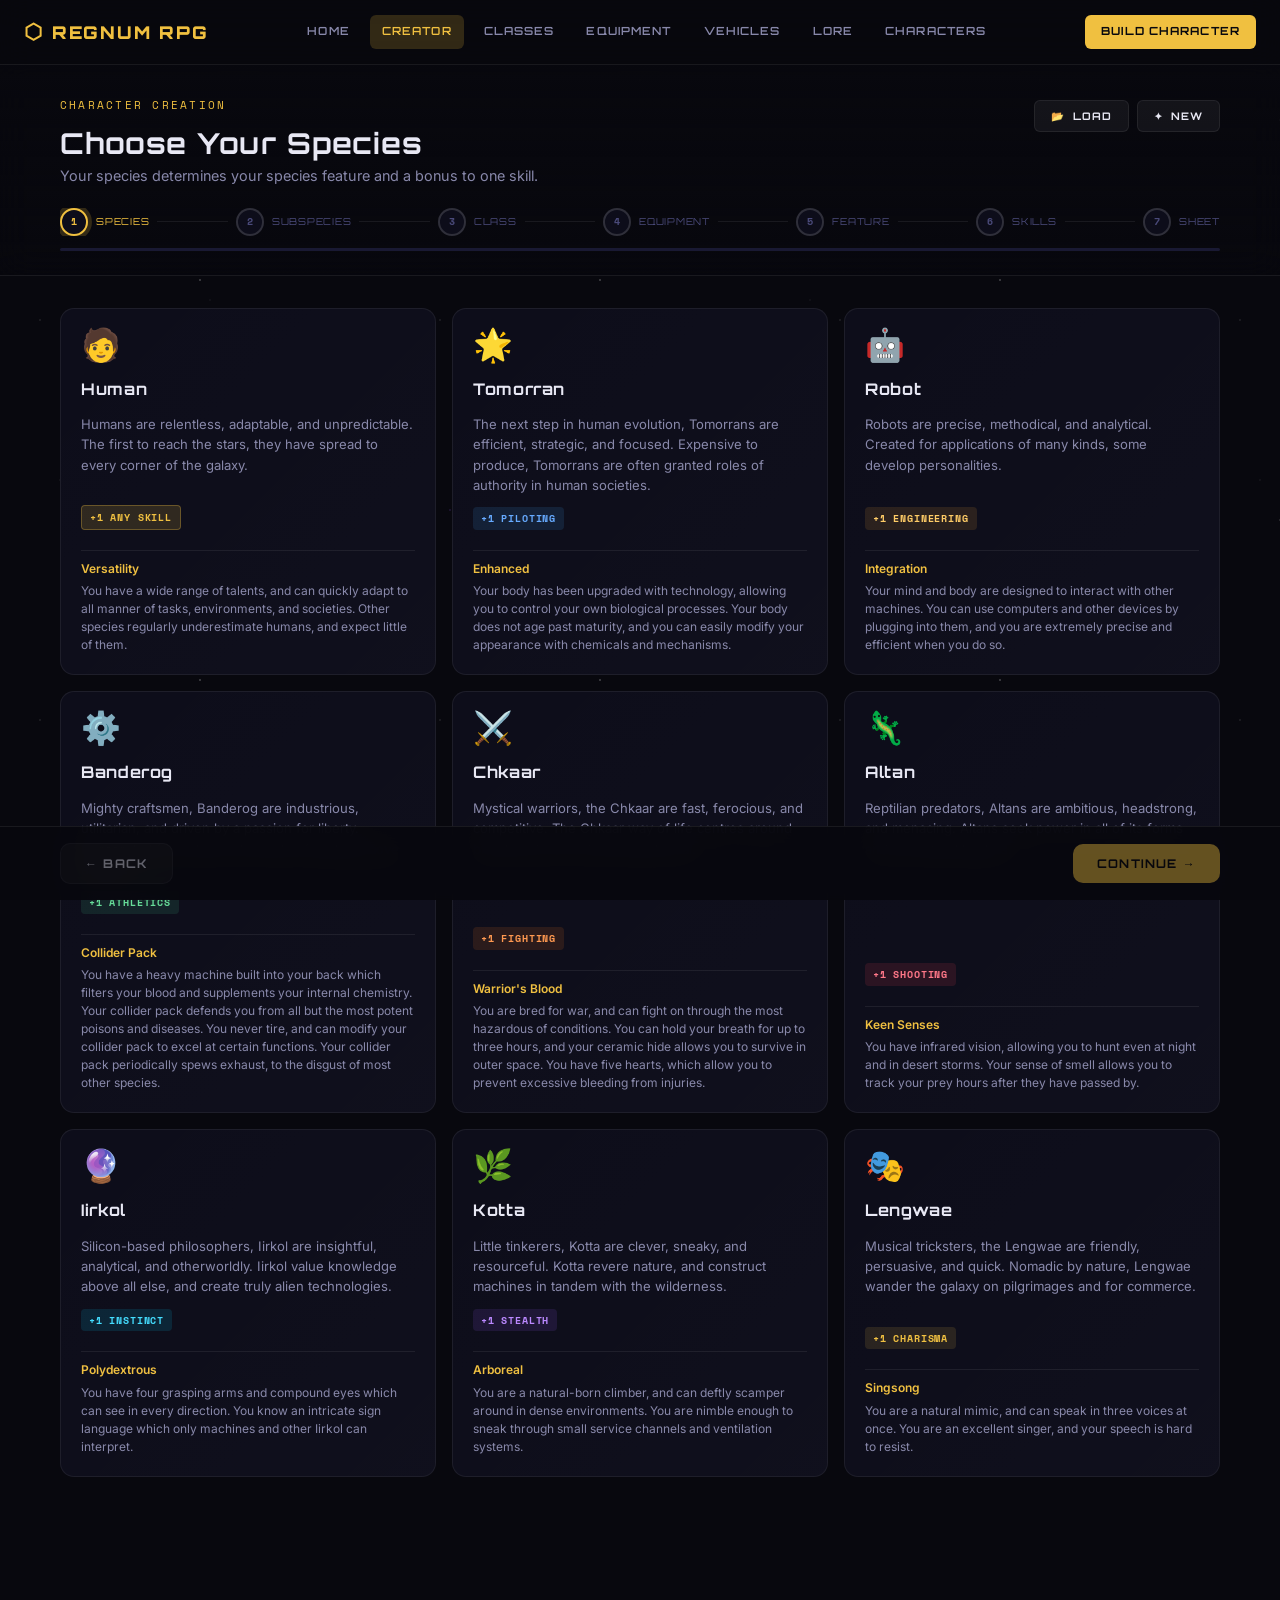
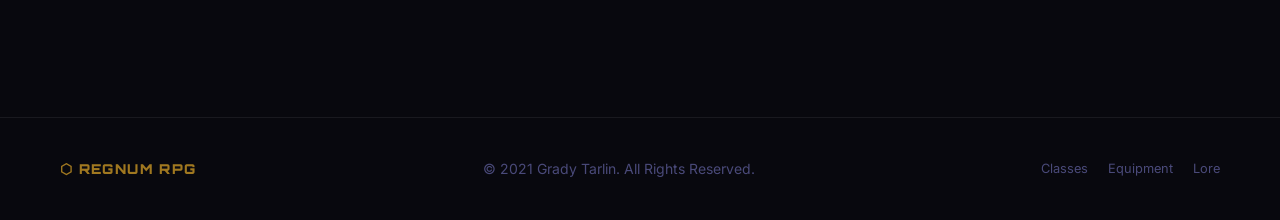
==== commit 389c1164: "Fix character creator subspecies bug, show full species feature text, split vehicles page with savea" ====
--- a/character-creator.html
+++ b/character-creator.html
@@ -24,6 +24,7 @@
       <a href="character-creator.html" class="nav-link active">Creator</a>
       <a href="classes.html" class="nav-link">Classes</a>
       <a href="equipment.html" class="nav-link">Equipment</a>
+      <a href="vehicles.html" class="nav-link">Vehicles</a>
       <a href="lore.html" class="nav-link">Lore</a>
       <a href="characters.html" class="nav-link">Characters</a>
     </div>
@@ -37,6 +38,7 @@
     <a href="character-creator.html" class="nav-link active" role="menuitem">Creator</a>
     <a href="classes.html" class="nav-link" role="menuitem">Classes</a>
     <a href="equipment.html" class="nav-link" role="menuitem">Equipment</a>
+    <a href="vehicles.html" class="nav-link" role="menuitem">Vehicles</a>
     <a href="lore.html" class="nav-link" role="menuitem">Lore</a>
     <a href="characters.html" class="nav-link" role="menuitem">Characters</a>
   </div>
